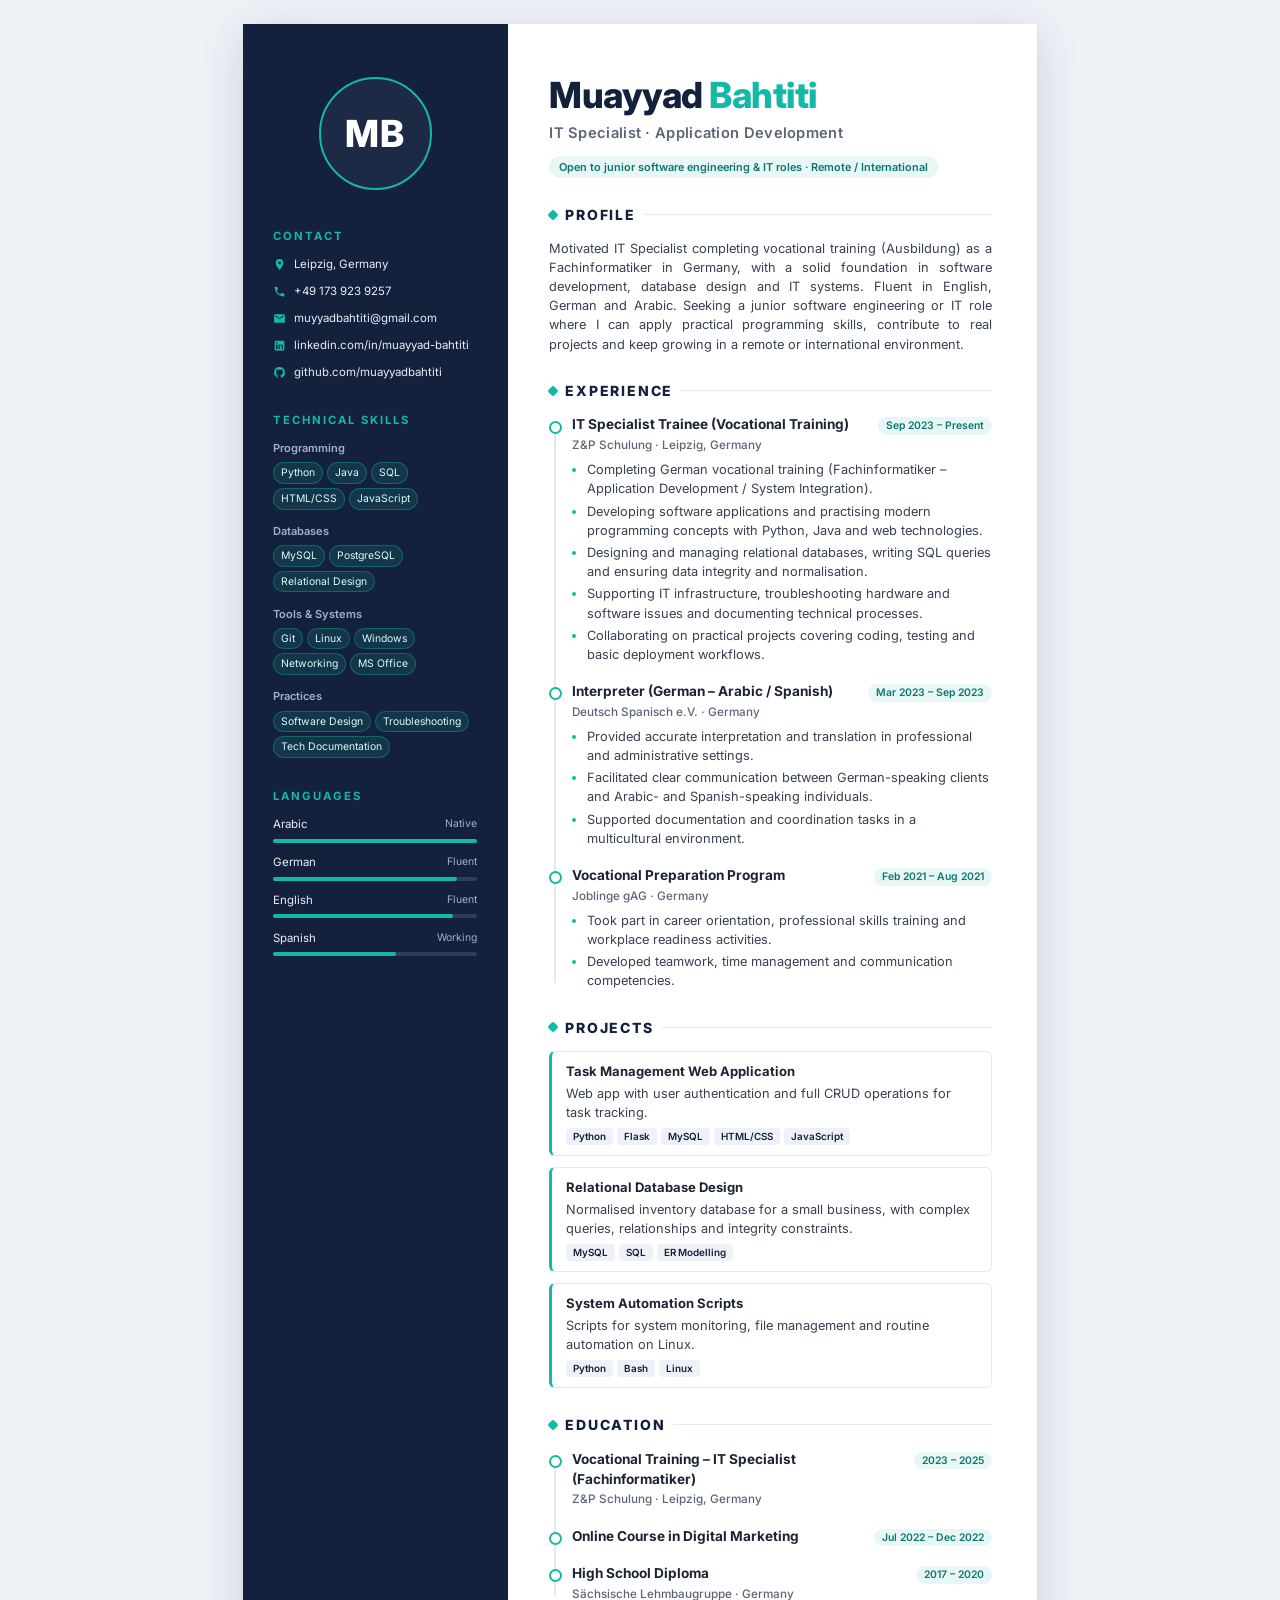
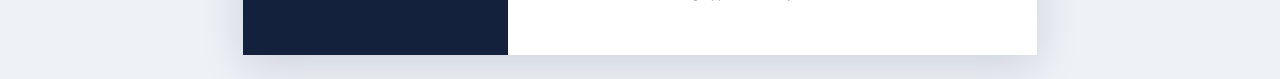
==== cv/index.html @ 9218a12f "Add modern two-column CV (HTML + PDF) Co-Authored-By: Claude Opus 5.5 <noreply@anthropic.com> Claude" ====
<!DOCTYPE html>
<html lang="en">
<head>
<meta charset="UTF-8">
<meta name="viewport" content="width=device-width, initial-scale=1.0">
<title>Muayyad Bahtiti – CV</title>
<link rel="preconnect" href="https://fonts.googleapis.com">
<link href="https://fonts.googleapis.com/css2?family=Inter:wght@400;500;600;700;800&display=swap" rel="stylesheet">
<style>
  :root {
    --ink: #1c2433;
    --muted: #5b6577;
    --line: #e4e8ef;
    --side: #14213d;
    --side-ink: #e8edf6;
    --side-muted: #9fb0cc;
    --accent: #14b8a6;
    --accent-soft: #e6f7f5;
    --page: #ffffff;
    --bg: #eef1f6;
  }
  * { box-sizing: border-box; margin: 0; padding: 0; }
  body {
    font-family: "Inter", "Segoe UI", Roboto, Helvetica, Arial, sans-serif;
    background: var(--bg);
    color: var(--ink);
    font-size: 9.6pt;
    line-height: 1.5;
    -webkit-print-color-adjust: exact;
    print-color-adjust: exact;
  }
  .page {
    width: 210mm;
    min-height: 297mm;
    margin: 24px auto;
    background: var(--page);
    display: grid;
    grid-template-columns: 70mm 1fr;
    box-shadow: 0 10px 40px rgba(20, 33, 61, .15);
  }

  /* ---------- Sidebar ---------- */
  aside {
    background: var(--side);
    color: var(--side-ink);
    padding: 14mm 8mm 12mm;
  }
  .monogram {
    width: 30mm; height: 30mm;
    border-radius: 50%;
    border: 2px solid var(--accent);
    display: grid; place-items: center;
    font-size: 28pt; font-weight: 800; letter-spacing: 1px;
    color: #fff;
    margin: 0 auto 10mm;
    background: rgba(255,255,255,.04);
  }
  aside h3 {
    font-size: 8.5pt;
    letter-spacing: 2px;
    text-transform: uppercase;
    color: var(--accent);
    margin: 8mm 0 3mm;
    font-weight: 700;
  }
  aside h3:first-of-type { margin-top: 0; }
  .contact li {
    list-style: none;
    display: flex; gap: 8px; align-items: flex-start;
    margin-bottom: 2.6mm;
    font-size: 8.6pt;
    word-break: break-word;
  }
  .contact svg { flex: 0 0 13px; width: 13px; height: 13px; margin-top: 2px; fill: var(--accent); }
  .contact a { color: var(--side-ink); text-decoration: none; }

  .skill-group { margin-bottom: 3.5mm; }
  .skill-group h4 {
    font-size: 8.3pt; font-weight: 600; color: var(--side-muted);
    margin-bottom: 1.5mm;
  }
  .chips { display: flex; flex-wrap: wrap; gap: 4px; }
  .chips span {
    font-size: 7.8pt;
    padding: 2px 7px;
    border-radius: 999px;
    background: rgba(20,184,166,.14);
    border: 1px solid rgba(20,184,166,.35);
    color: #d9fbf6;
  }

  .lang { margin-bottom: 3mm; }
  .lang .row { display: flex; justify-content: space-between; font-size: 8.6pt; }
  .lang .row em { font-style: normal; color: var(--side-muted); font-size: 7.8pt; }
  .bar { height: 4px; background: rgba(255,255,255,.12); border-radius: 4px; margin-top: 1.4mm; }
  .bar i { display: block; height: 100%; background: var(--accent); border-radius: 4px; }

  /* ---------- Main ---------- */
  main { padding: 14mm 12mm 12mm 11mm; }
  header h1 {
    font-size: 27pt; font-weight: 800; line-height: 1.05;
    letter-spacing: -.5px; color: var(--side);
  }
  header h1 span { color: var(--accent); }
  header .role {
    margin-top: 2mm;
    font-size: 11pt; font-weight: 600; color: var(--muted);
    letter-spacing: .3px;
  }
  header .tagline {
    margin-top: 3mm;
    display: inline-block;
    background: var(--accent-soft);
    color: #0f766e;
    font-size: 8.2pt; font-weight: 600;
    padding: 3px 10px; border-radius: 999px;
  }

  section { margin-top: 7mm; }
  section > h2 {
    display: flex; align-items: center; gap: 8px;
    font-size: 10.5pt; font-weight: 800;
    letter-spacing: 1.8px; text-transform: uppercase;
    color: var(--side);
    margin-bottom: 3.5mm;
  }
  section > h2::after { content: ""; flex: 1; height: 1px; background: var(--line); }
  section > h2::before {
    content: ""; width: 8px; height: 8px; border-radius: 2px;
    background: var(--accent); transform: rotate(45deg);
  }

  .summary { color: #374151; text-align: justify; }

  .timeline { position: relative; padding-left: 6mm; }
  .timeline::before {
    content: ""; position: absolute; left: 1.2mm; top: 2mm; bottom: 2mm;
    width: 2px; background: var(--line);
  }
  .item { position: relative; margin-bottom: 4.5mm; }
  .item:last-child { margin-bottom: 0; }
  .item::before {
    content: ""; position: absolute; left: -6mm; top: 1.6mm;
    width: 9px; height: 9px; border-radius: 50%;
    background: #fff; border: 2px solid var(--accent);
  }
  .item-head { display: flex; justify-content: space-between; gap: 10px; align-items: baseline; }
  .item h3 { font-size: 10.2pt; font-weight: 700; color: var(--ink); }
  .date {
    flex: 0 0 auto;
    font-size: 7.8pt; font-weight: 600; color: #0f766e;
    background: var(--accent-soft);
    padding: 1px 8px; border-radius: 999px; white-space: nowrap;
  }
  .org { font-size: 8.8pt; color: var(--muted); font-weight: 500; margin: .5mm 0 1.5mm; }
  .item ul { padding-left: 4mm; }
  .item li { margin-bottom: .8mm; color: #374151; }
  .item li::marker { color: var(--accent); }

  .projects { display: grid; grid-template-columns: 1fr; gap: 3mm; }
  .project {
    border: 1px solid var(--line);
    border-left: 3px solid var(--accent);
    border-radius: 6px;
    padding: 2.6mm 3.5mm;
  }
  .project h3 { font-size: 9.8pt; font-weight: 700; }
  .project p { color: #374151; margin-top: .6mm; }
  .stack { display: flex; flex-wrap: wrap; gap: 4px; margin-top: 1.6mm; }
  .stack span {
    font-size: 7.4pt; font-weight: 600; color: var(--side);
    background: #eef2f8; padding: 1px 7px; border-radius: 4px;
  }

  @media print {
    @page { size: A4; margin: 0; }
    body { background: none; }
    .page { margin: 0; box-shadow: none; min-height: 594mm; }
    .page-break { break-before: page; padding-top: 14mm; }
    .item, .project { break-inside: avoid; }
  }
  @media screen and (max-width: 820px) {
    .page { width: auto; min-height: 0; margin: 0; grid-template-columns: 1fr; }
    main { padding: 24px 16px; }
    aside { padding: 24px 16px; }
  }
</style>
</head>
<body>
<div class="page">

  <!-- ================= SIDEBAR ================= -->
  <aside>
    <div class="monogram">MB</div>

    <h3>Contact</h3>
    <ul class="contact">
      <li>
        <svg viewBox="0 0 24 24"><path d="M12 2a7 7 0 0 0-7 7c0 5.25 7 13 7 13s7-7.75 7-13a7 7 0 0 0-7-7zm0 9.5A2.5 2.5 0 1 1 12 6.5a2.5 2.5 0 0 1 0 5z"/></svg>
        Leipzig, Germany
      </li>
      <li>
        <svg viewBox="0 0 24 24"><path d="M6.6 10.8a15.1 15.1 0 0 0 6.6 6.6l2.2-2.2a1 1 0 0 1 1-.25 11.4 11.4 0 0 0 3.6.57 1 1 0 0 1 1 1V20a1 1 0 0 1-1 1A17 17 0 0 1 3 4a1 1 0 0 1 1-1h3.5a1 1 0 0 1 1 1c0 1.25.2 2.45.57 3.57a1 1 0 0 1-.25 1z"/></svg>
        <a href="tel:+491739239257">+49 173 923 9257</a>
      </li>
      <li>
        <svg viewBox="0 0 24 24"><path d="M20 4H4a2 2 0 0 0-2 2v12a2 2 0 0 0 2 2h16a2 2 0 0 0 2-2V6a2 2 0 0 0-2-2zm0 4-8 5-8-5V6l8 5 8-5z"/></svg>
        <a href="mailto:muyyadbahtiti@gmail.com">muyyadbahtiti@gmail.com</a>
      </li>
      <li>
        <svg viewBox="0 0 24 24"><path d="M19 3a2 2 0 0 1 2 2v14a2 2 0 0 1-2 2H5a2 2 0 0 1-2-2V5a2 2 0 0 1 2-2zM8.3 18.3V10H5.7v8.3zM7 8.9a1.5 1.5 0 1 0 0-3 1.5 1.5 0 0 0 0 3zm11.3 9.4v-4.6c0-2.4-1.3-3.6-3.1-3.6a2.7 2.7 0 0 0-2.4 1.3V10h-2.5v8.3h2.5v-4.4c0-1.2.2-2.3 1.7-2.3s1.5 1.4 1.5 2.4v4.3z"/></svg>
        <a href="https://linkedin.com/in/muayyad-bahtiti">linkedin.com/in/muayyad-bahtiti</a>
      </li>
      <li>
        <svg viewBox="0 0 24 24"><path d="M12 2a10 10 0 0 0-3.16 19.49c.5.09.68-.22.68-.48v-1.7c-2.78.6-3.37-1.34-3.37-1.34-.45-1.16-1.11-1.47-1.11-1.47-.91-.62.07-.6.07-.6 1 .07 1.53 1.03 1.53 1.03.9 1.52 2.34 1.08 2.91.83.09-.65.35-1.08.63-1.33-2.22-.25-4.55-1.11-4.55-4.94 0-1.09.39-1.98 1.03-2.68-.1-.25-.45-1.27.1-2.64 0 0 .84-.27 2.75 1.02a9.6 9.6 0 0 1 5 0c1.91-1.29 2.75-1.02 2.75-1.02.55 1.37.2 2.39.1 2.64.64.7 1.03 1.59 1.03 2.68 0 3.84-2.34 4.68-4.57 4.93.36.31.68.92.68 1.85v2.74c0 .27.18.58.69.48A10 10 0 0 0 12 2z"/></svg>
        <a href="https://github.com/muayyadbahtiti">github.com/muayyadbahtiti</a>
      </li>
    </ul>

    <h3>Technical Skills</h3>
    <div class="skill-group">
      <h4>Programming</h4>
      <div class="chips"><span>Python</span><span>Java</span><span>SQL</span><span>HTML/CSS</span><span>JavaScript</span></div>
    </div>
    <div class="skill-group">
      <h4>Databases</h4>
      <div class="chips"><span>MySQL</span><span>PostgreSQL</span><span>Relational Design</span></div>
    </div>
    <div class="skill-group">
      <h4>Tools &amp; Systems</h4>
      <div class="chips"><span>Git</span><span>Linux</span><span>Windows</span><span>Networking</span><span>MS Office</span></div>
    </div>
    <div class="skill-group">
      <h4>Practices</h4>
      <div class="chips"><span>Software Design</span><span>Troubleshooting</span><span>Tech Documentation</span></div>
    </div>

    <h3>Languages</h3>
    <div class="lang">
      <div class="row">Arabic <em>Native</em></div>
      <div class="bar"><i style="width:100%"></i></div>
    </div>
    <div class="lang">
      <div class="row">German <em>Fluent</em></div>
      <div class="bar"><i style="width:90%"></i></div>
    </div>
    <div class="lang">
      <div class="row">English <em>Fluent</em></div>
      <div class="bar"><i style="width:88%"></i></div>
    </div>
    <div class="lang">
      <div class="row">Spanish <em>Working</em></div>
      <div class="bar"><i style="width:60%"></i></div>
    </div>
  </aside>

  <!-- ================= MAIN ================= -->
  <main>
    <header>
      <h1>Muayyad <span>Bahtiti</span></h1>
      <div class="role">IT Specialist · Application Development</div>
      <div class="tagline">Open to junior software engineering &amp; IT roles · Remote / International</div>
    </header>

    <section>
      <h2>Profile</h2>
      <p class="summary">
        Motivated IT Specialist completing vocational training (Ausbildung) as a Fachinformatiker in Germany,
        with a solid foundation in software development, database design and IT systems. Fluent in English,
        German and Arabic. Seeking a junior software engineering or IT role where I can apply practical
        programming skills, contribute to real projects and keep growing in a remote or international environment.
      </p>
    </section>

    <section>
      <h2>Experience</h2>
      <div class="timeline">
        <div class="item">
          <div class="item-head">
            <h3>IT Specialist Trainee (Vocational Training)</h3>
            <span class="date">Sep 2023 – Present</span>
          </div>
          <div class="org">Z&amp;P Schulung · Leipzig, Germany</div>
          <ul>
            <li>Completing German vocational training (Fachinformatiker – Application Development / System Integration).</li>
            <li>Developing software applications and practising modern programming concepts with Python, Java and web technologies.</li>
            <li>Designing and managing relational databases, writing SQL queries and ensuring data integrity and normalisation.</li>
            <li>Supporting IT infrastructure, troubleshooting hardware and software issues and documenting technical processes.</li>
            <li>Collaborating on practical projects covering coding, testing and basic deployment workflows.</li>
          </ul>
        </div>
        <div class="item">
          <div class="item-head">
            <h3>Interpreter (German – Arabic / Spanish)</h3>
            <span class="date">Mar 2023 – Sep 2023</span>
          </div>
          <div class="org">Deutsch Spanisch e.V. · Germany</div>
          <ul>
            <li>Provided accurate interpretation and translation in professional and administrative settings.</li>
            <li>Facilitated clear communication between German-speaking clients and Arabic- and Spanish-speaking individuals.</li>
            <li>Supported documentation and coordination tasks in a multicultural environment.</li>
          </ul>
        </div>
        <div class="item">
          <div class="item-head">
            <h3>Vocational Preparation Program</h3>
            <span class="date">Feb 2021 – Aug 2021</span>
          </div>
          <div class="org">Joblinge gAG · Germany</div>
          <ul>
            <li>Took part in career orientation, professional skills training and workplace readiness activities.</li>
            <li>Developed teamwork, time management and communication competencies.</li>
          </ul>
        </div>
      </div>
    </section>

    <section class="page-break">
      <h2>Projects</h2>
      <div class="projects">
        <div class="project">
          <h3>Task Management Web Application</h3>
          <p>Web app with user authentication and full CRUD operations for task tracking.</p>
          <div class="stack"><span>Python</span><span>Flask</span><span>MySQL</span><span>HTML/CSS</span><span>JavaScript</span></div>
        </div>
        <div class="project">
          <h3>Relational Database Design</h3>
          <p>Normalised inventory database for a small business, with complex queries, relationships and integrity constraints.</p>
          <div class="stack"><span>MySQL</span><span>SQL</span><span>ER Modelling</span></div>
        </div>
        <div class="project">
          <h3>System Automation Scripts</h3>
          <p>Scripts for system monitoring, file management and routine automation on Linux.</p>
          <div class="stack"><span>Python</span><span>Bash</span><span>Linux</span></div>
        </div>
      </div>
    </section>

    <section>
      <h2>Education</h2>
      <div class="timeline">
        <div class="item">
          <div class="item-head">
            <h3>Vocational Training – IT Specialist (Fachinformatiker)</h3>
            <span class="date">2023 – 2025</span>
          </div>
          <div class="org">Z&amp;P Schulung · Leipzig, Germany</div>
        </div>
        <div class="item">
          <div class="item-head">
            <h3>Online Course in Digital Marketing</h3>
            <span class="date">Jul 2022 – Dec 2022</span>
          </div>
        </div>
        <div class="item">
          <div class="item-head">
            <h3>High School Diploma</h3>
            <span class="date">2017 – 2020</span>
          </div>
          <div class="org">Sächsische Lehmbaugruppe · Germany</div>
        </div>
      </div>
    </section>
  </main>
</div>
</body>
</html>
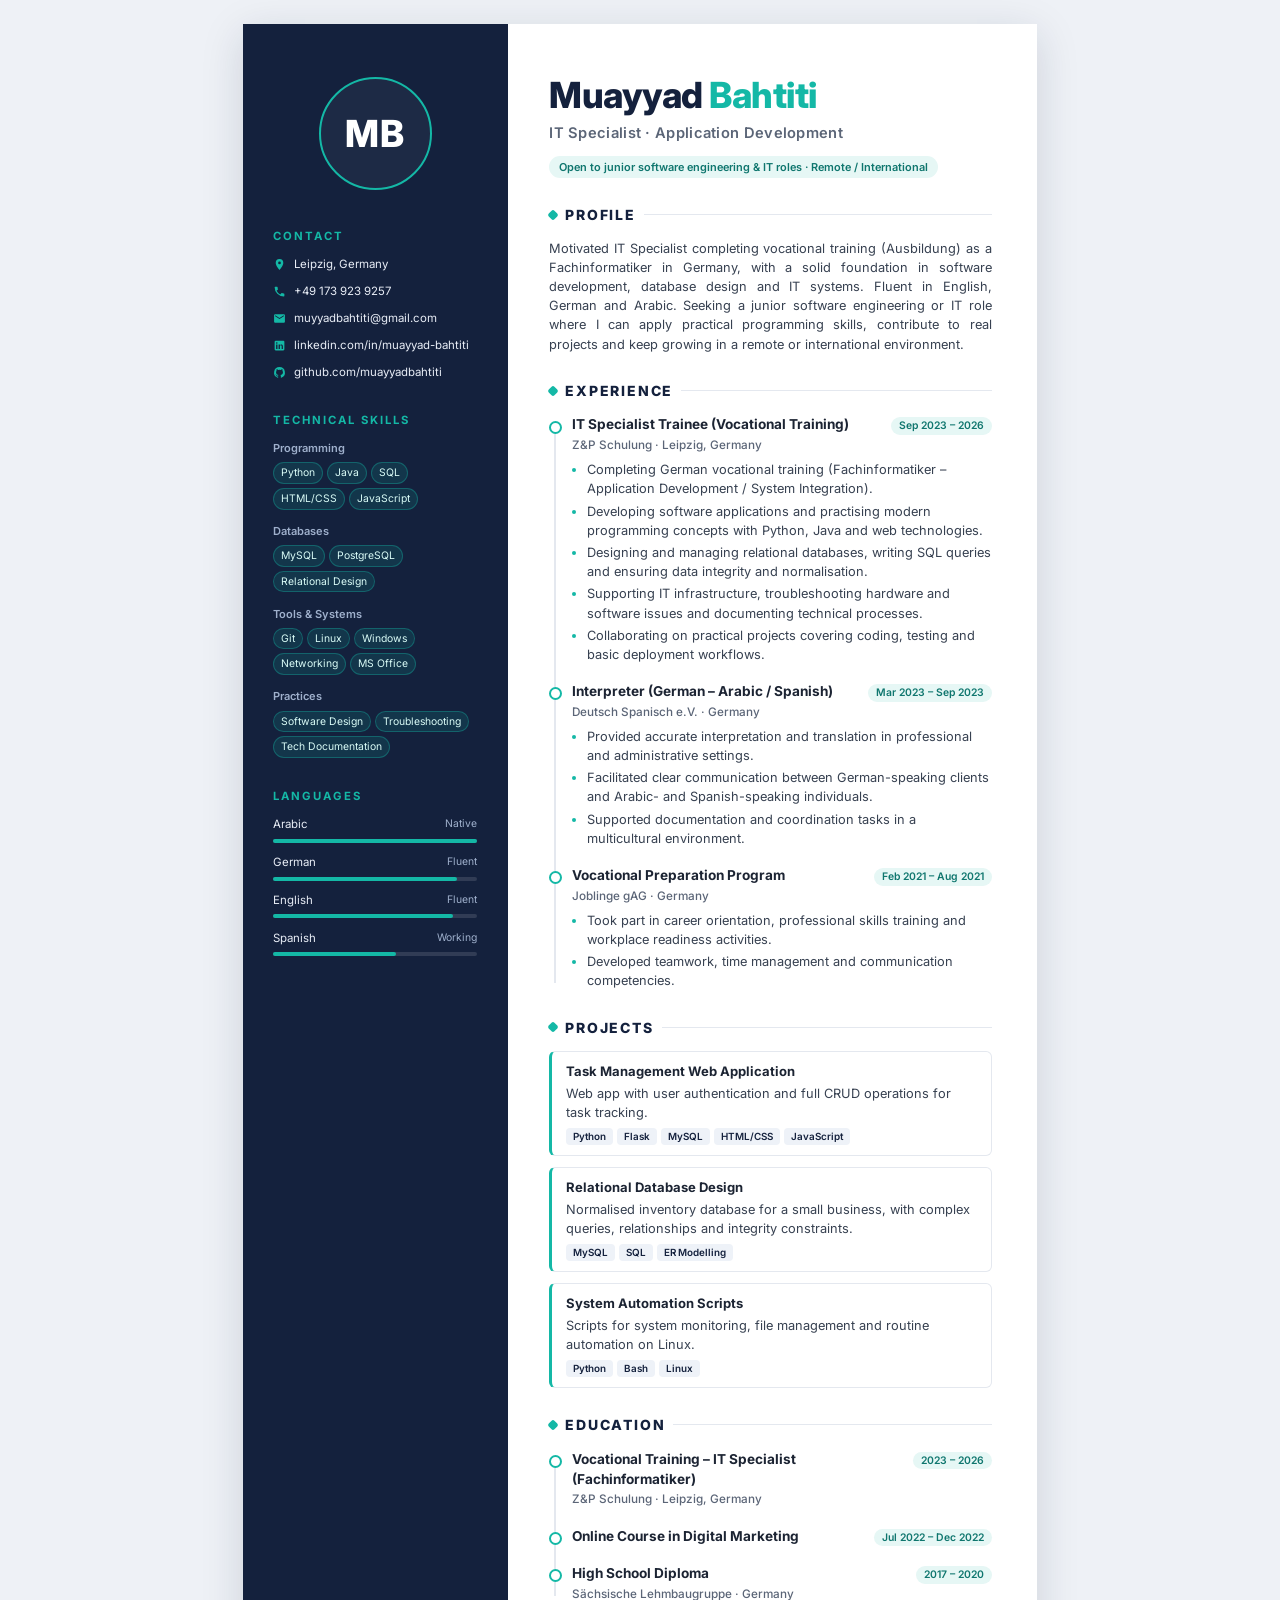
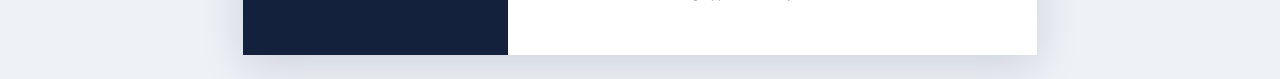
==== commit 41b474a3: "CV: update IT specialist training period to 2023–2026 Co-Authored-By: Claude Opus 5.5 <noreply@anthr" ====
--- a/cv/index.html
+++ b/cv/index.html
@@ -278,7 +278,7 @@
         <div class="item">
           <div class="item-head">
             <h3>IT Specialist Trainee (Vocational Training)</h3>
-            <span class="date">Sep 2023 – Present</span>
+            <span class="date">Sep 2023 – 2026</span>
           </div>
           <div class="org">Z&amp;P Schulung · Leipzig, Germany</div>
           <ul>
@@ -342,7 +342,7 @@
         <div class="item">
           <div class="item-head">
             <h3>Vocational Training – IT Specialist (Fachinformatiker)</h3>
-            <span class="date">2023 – 2025</span>
+            <span class="date">2023 – 2026</span>
           </div>
           <div class="org">Z&amp;P Schulung · Leipzig, Germany</div>
         </div>
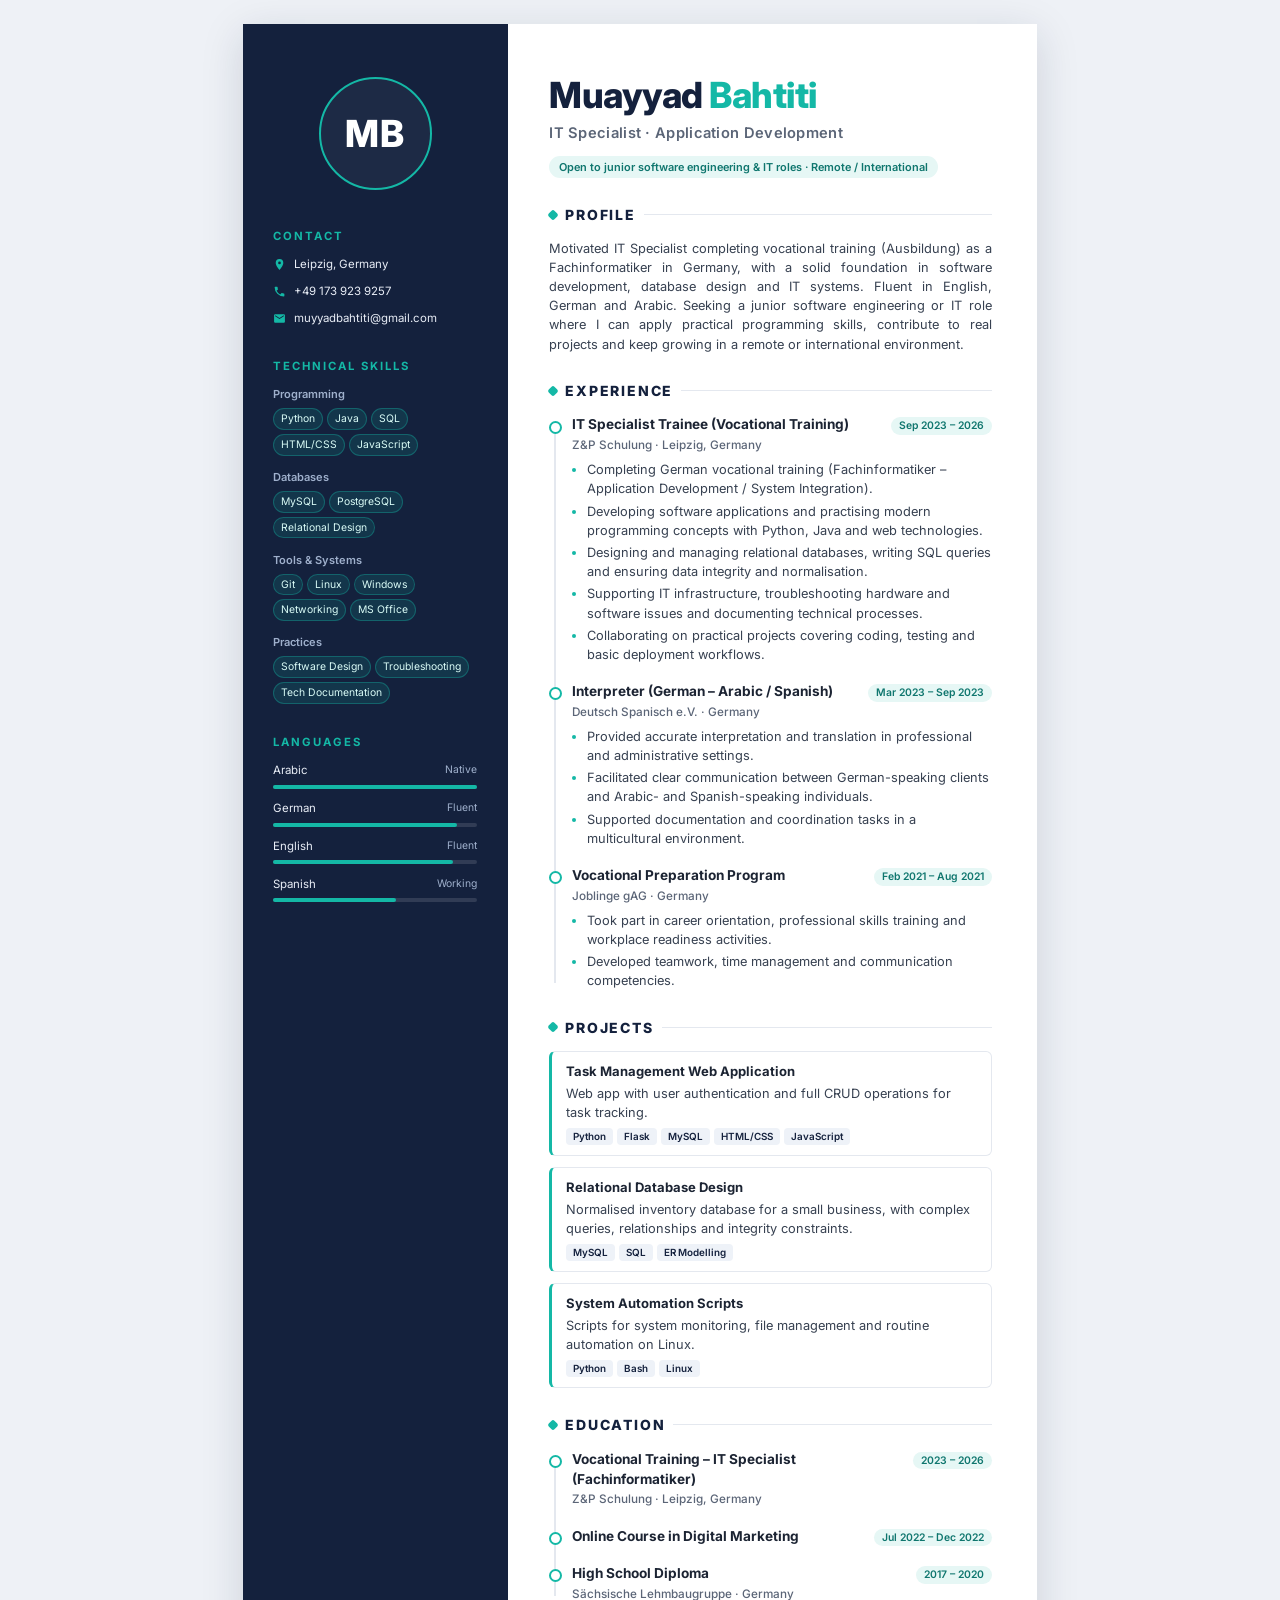
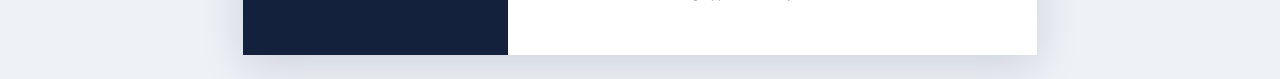
==== commit 15959c48: "CV: remove LinkedIn and GitHub contact entries Co-Authored-By: Claude Opus 5.5 <noreply@anthropic.co" ====
--- a/cv/index.html
+++ b/cv/index.html
@@ -207,14 +207,6 @@
         <svg viewBox="0 0 24 24"><path d="M20 4H4a2 2 0 0 0-2 2v12a2 2 0 0 0 2 2h16a2 2 0 0 0 2-2V6a2 2 0 0 0-2-2zm0 4-8 5-8-5V6l8 5 8-5z"/></svg>
         <a href="mailto:muyyadbahtiti@gmail.com">muyyadbahtiti@gmail.com</a>
       </li>
-      <li>
-        <svg viewBox="0 0 24 24"><path d="M19 3a2 2 0 0 1 2 2v14a2 2 0 0 1-2 2H5a2 2 0 0 1-2-2V5a2 2 0 0 1 2-2zM8.3 18.3V10H5.7v8.3zM7 8.9a1.5 1.5 0 1 0 0-3 1.5 1.5 0 0 0 0 3zm11.3 9.4v-4.6c0-2.4-1.3-3.6-3.1-3.6a2.7 2.7 0 0 0-2.4 1.3V10h-2.5v8.3h2.5v-4.4c0-1.2.2-2.3 1.7-2.3s1.5 1.4 1.5 2.4v4.3z"/></svg>
-        <a href="https://linkedin.com/in/muayyad-bahtiti">linkedin.com/in/muayyad-bahtiti</a>
-      </li>
-      <li>
-        <svg viewBox="0 0 24 24"><path d="M12 2a10 10 0 0 0-3.16 19.49c.5.09.68-.22.68-.48v-1.7c-2.78.6-3.37-1.34-3.37-1.34-.45-1.16-1.11-1.47-1.11-1.47-.91-.62.07-.6.07-.6 1 .07 1.53 1.03 1.53 1.03.9 1.52 2.34 1.08 2.91.83.09-.65.35-1.08.63-1.33-2.22-.25-4.55-1.11-4.55-4.94 0-1.09.39-1.98 1.03-2.68-.1-.25-.45-1.27.1-2.64 0 0 .84-.27 2.75 1.02a9.6 9.6 0 0 1 5 0c1.91-1.29 2.75-1.02 2.75-1.02.55 1.37.2 2.39.1 2.64.64.7 1.03 1.59 1.03 2.68 0 3.84-2.34 4.68-4.57 4.93.36.31.68.92.68 1.85v2.74c0 .27.18.58.69.48A10 10 0 0 0 12 2z"/></svg>
-        <a href="https://github.com/muayyadbahtiti">github.com/muayyadbahtiti</a>
-      </li>
     </ul>
 
     <h3>Technical Skills</h3>
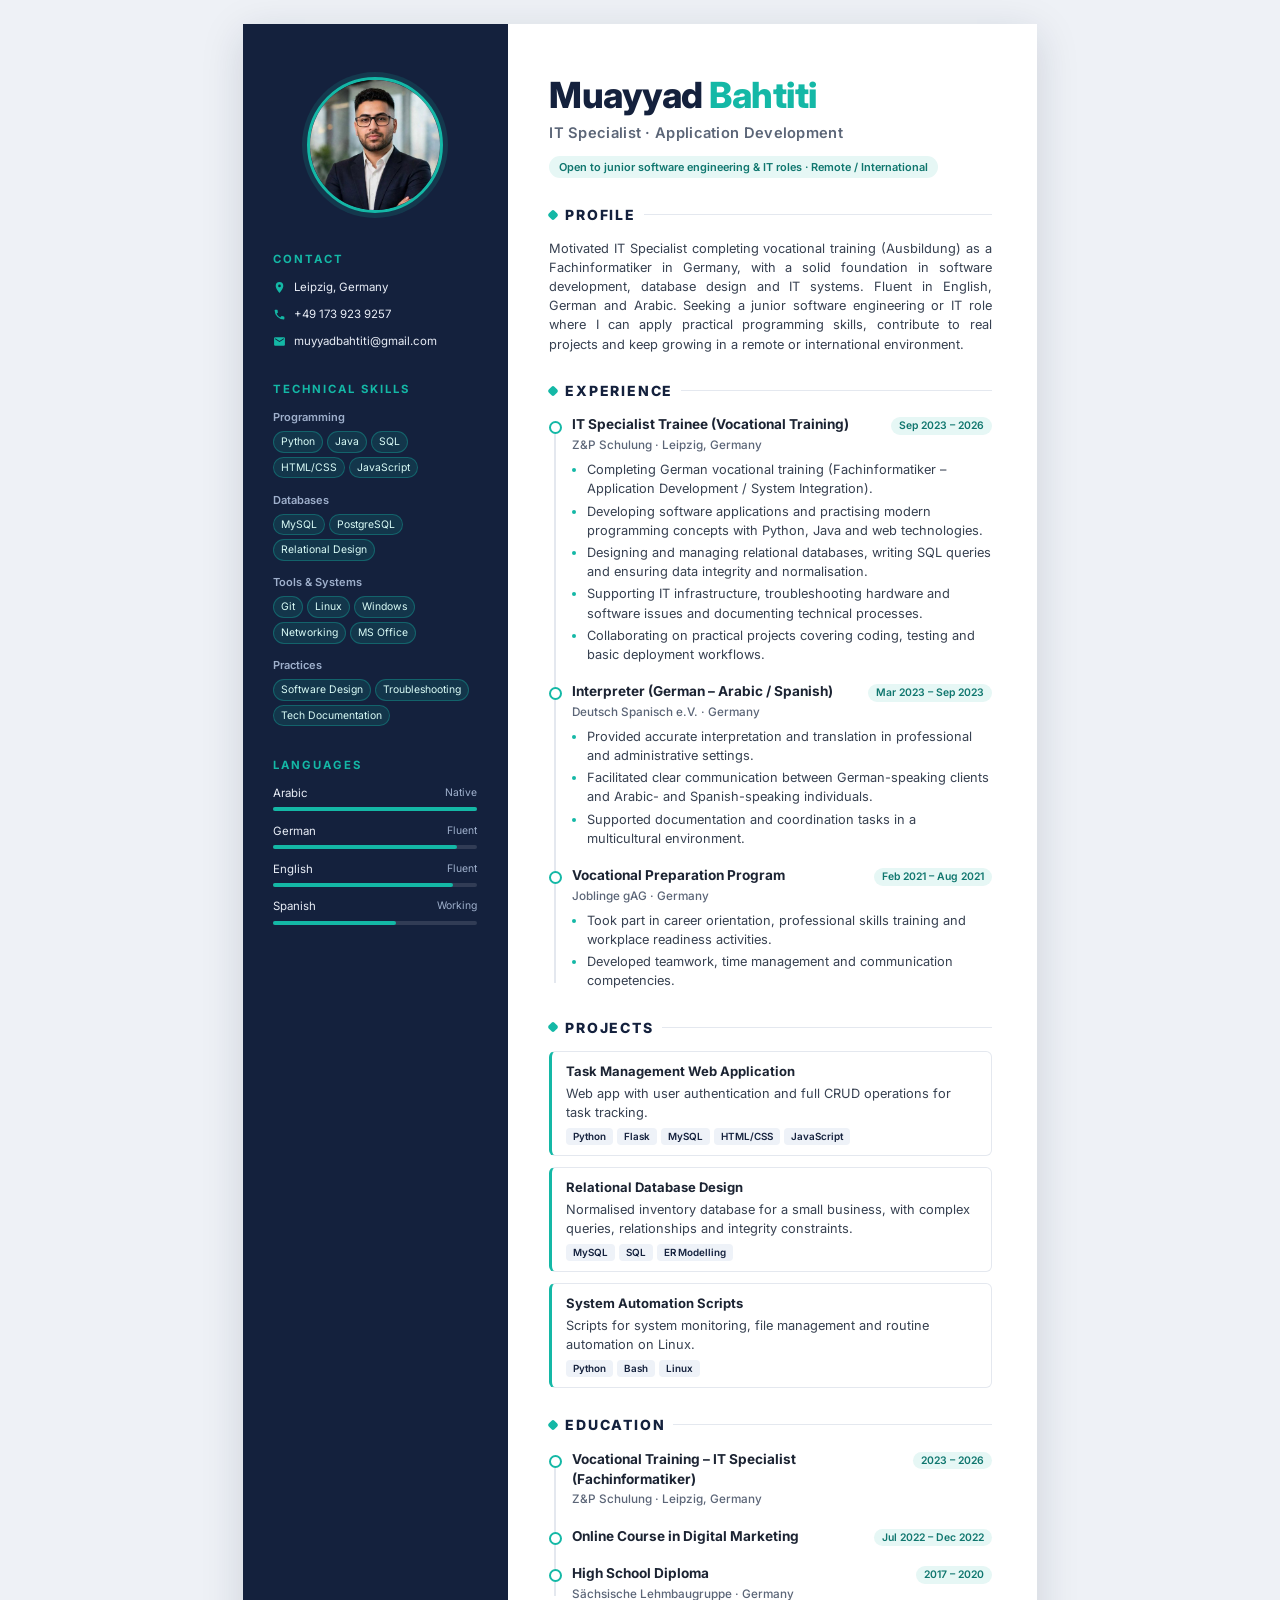
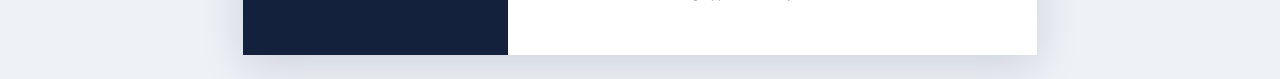
==== commit f9912978: "CV: add profile photo to sidebar Co-Authored-By: Claude Opus 5.5 <noreply@anthropic.com> Claude-Sess" ====
--- a/cv/index.html
+++ b/cv/index.html
@@ -55,6 +55,15 @@
     margin: 0 auto 10mm;
     background: rgba(255,255,255,.04);
   }
+  .photo {
+    display: block;
+    width: 36mm; height: 36mm;
+    border-radius: 50%;
+    object-fit: cover;
+    border: 3px solid var(--accent);
+    box-shadow: 0 0 0 5px rgba(20,184,166,.15);
+    margin: 0 auto 10mm;
+  }
   aside h3 {
     font-size: 8.5pt;
     letter-spacing: 2px;
@@ -191,7 +200,7 @@
 
   <!-- ================= SIDEBAR ================= -->
   <aside>
-    <div class="monogram">MB</div>
+    <img class="photo" src="photo.jpg" alt="Muayyad Bahtiti">
 
     <h3>Contact</h3>
     <ul class="contact">
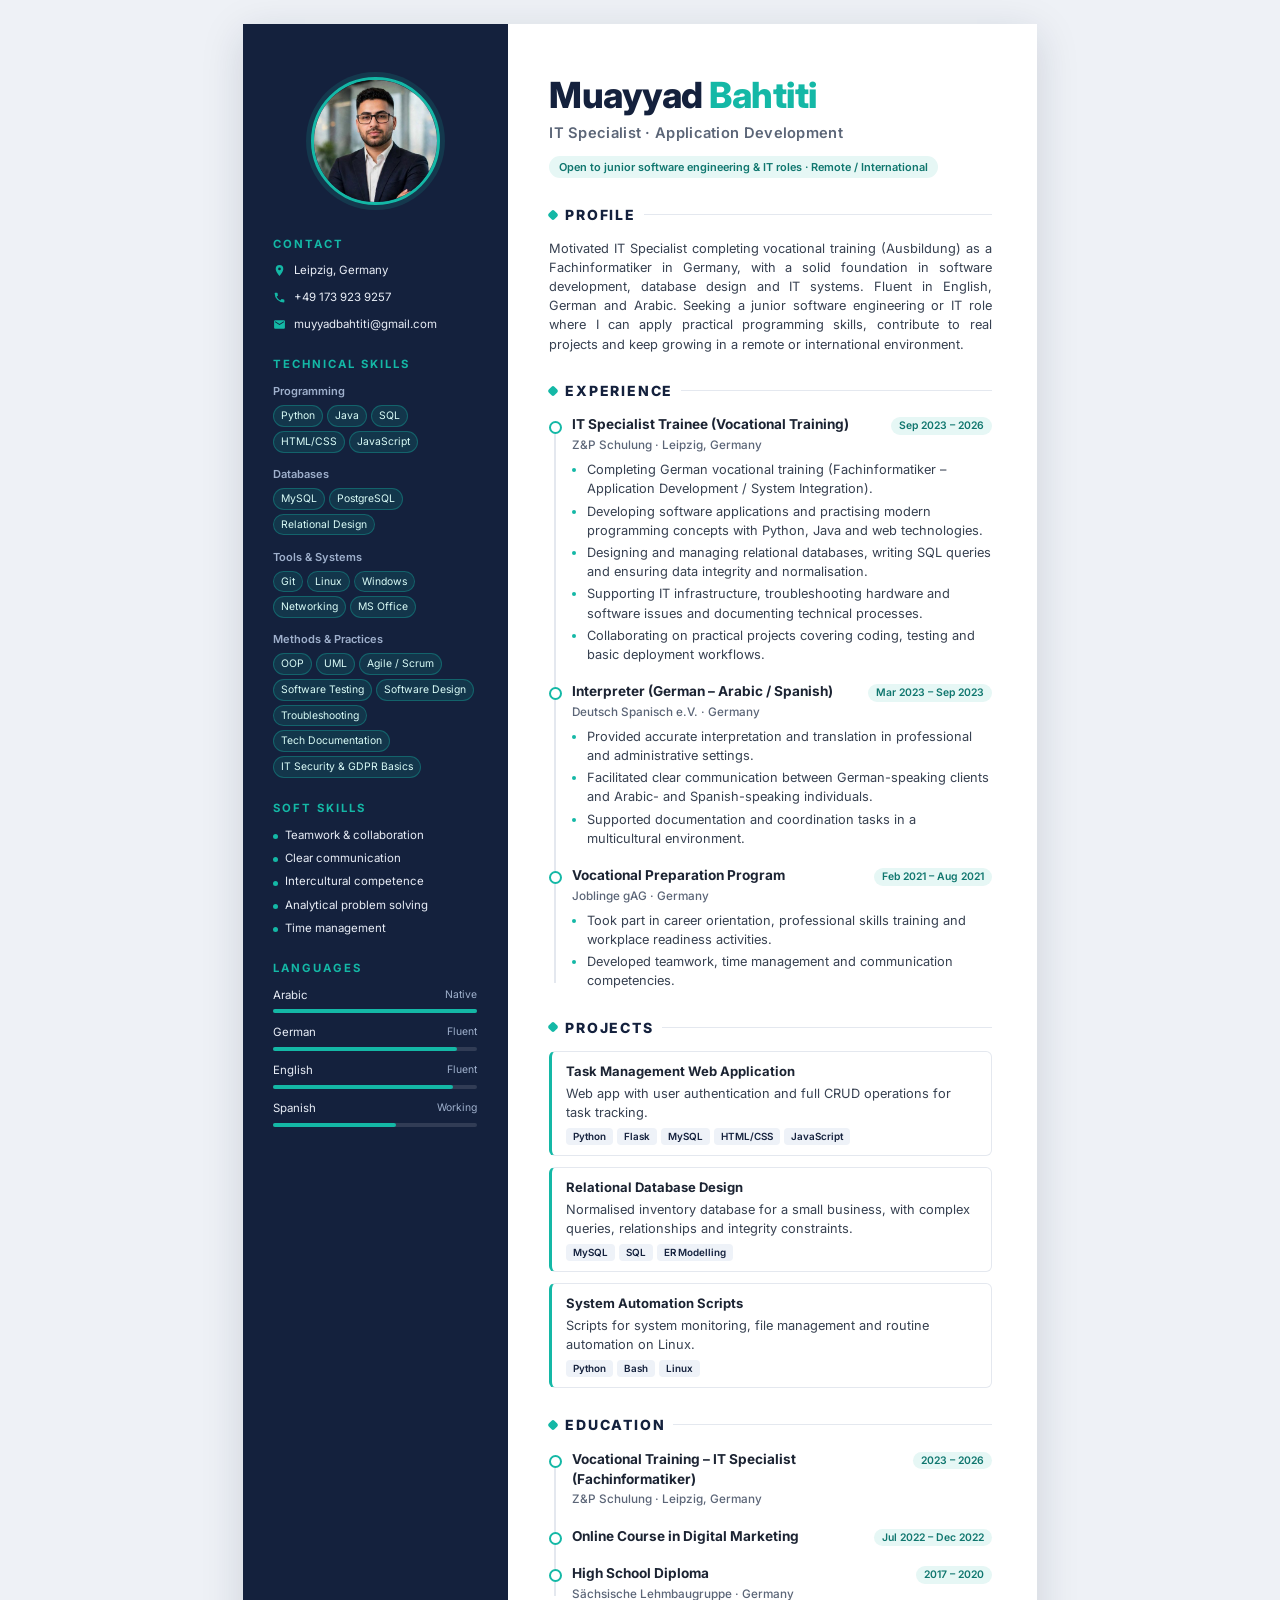
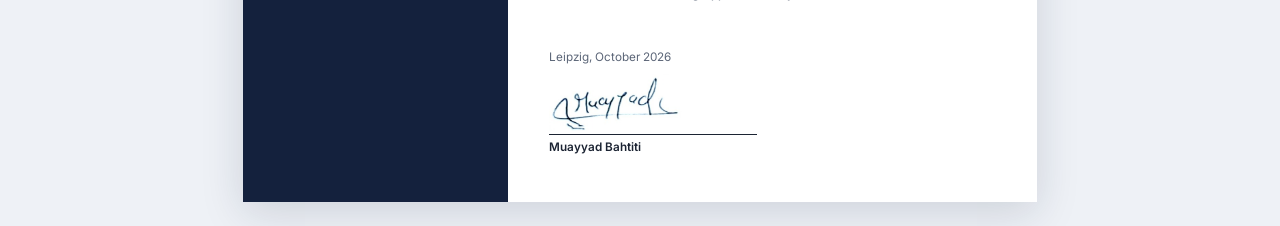
==== commit 7682a79b: "CV: add methods, soft skills and signature block Co-Authored-By: Claude Opus 5.5 <noreply@anthropic." ====
--- a/cv/index.html
+++ b/cv/index.html
@@ -57,19 +57,19 @@
   }
   .photo {
     display: block;
-    width: 36mm; height: 36mm;
+    width: 34mm; height: 34mm;
     border-radius: 50%;
     object-fit: cover;
     border: 3px solid var(--accent);
     box-shadow: 0 0 0 5px rgba(20,184,166,.15);
-    margin: 0 auto 10mm;
+    margin: 0 auto 8mm;
   }
   aside h3 {
     font-size: 8.5pt;
     letter-spacing: 2px;
     text-transform: uppercase;
     color: var(--accent);
-    margin: 8mm 0 3mm;
+    margin: 6mm 0 2.6mm;
     font-weight: 700;
   }
   aside h3:first-of-type { margin-top: 0; }
@@ -98,6 +98,15 @@
     color: #d9fbf6;
   }
 
+  .soft li {
+    list-style: none; position: relative;
+    padding-left: 12px; margin-bottom: 1.6mm; font-size: 8.6pt;
+  }
+  .soft li::before {
+    content: ""; position: absolute; left: 0; top: .62em;
+    width: 5px; height: 5px; border-radius: 50%; background: var(--accent);
+  }
+
   .lang { margin-bottom: 3mm; }
   .lang .row { display: flex; justify-content: space-between; font-size: 8.6pt; }
   .lang .row em { font-style: normal; color: var(--side-muted); font-size: 7.8pt; }
@@ -179,6 +188,14 @@
   .stack span {
     font-size: 7.4pt; font-weight: 600; color: var(--side);
     background: #eef2f8; padding: 1px 7px; border-radius: 4px;
+  }
+
+  .sign { margin-top: 12mm; width: 55mm; break-inside: avoid; }
+  .sign-place { font-size: 8.8pt; color: var(--muted); }
+  .sign img { display: block; height: 15mm; margin: 2mm 0 1mm; mix-blend-mode: multiply; }
+  .sign-name {
+    border-top: 1px solid var(--ink); padding-top: 1mm;
+    font-size: 8.8pt; font-weight: 600;
   }
 
   @media print {
@@ -232,9 +249,18 @@
       <div class="chips"><span>Git</span><span>Linux</span><span>Windows</span><span>Networking</span><span>MS Office</span></div>
     </div>
     <div class="skill-group">
-      <h4>Practices</h4>
-      <div class="chips"><span>Software Design</span><span>Troubleshooting</span><span>Tech Documentation</span></div>
-    </div>
+      <h4>Methods &amp; Practices</h4>
+      <div class="chips"><span>OOP</span><span>UML</span><span>Agile / Scrum</span><span>Software Testing</span><span>Software Design</span><span>Troubleshooting</span><span>Tech Documentation</span><span>IT Security &amp; GDPR Basics</span></div>
+    </div>
+
+    <h3>Soft Skills</h3>
+    <ul class="soft">
+      <li>Teamwork &amp; collaboration</li>
+      <li>Clear communication</li>
+      <li>Intercultural competence</li>
+      <li>Analytical problem solving</li>
+      <li>Time management</li>
+    </ul>
 
     <h3>Languages</h3>
     <div class="lang">
@@ -362,6 +388,12 @@
         </div>
       </div>
     </section>
+
+    <div class="sign">
+      <div class="sign-place">Leipzig, October 2026</div>
+      <img src="signature.jpg" alt="Signature">
+      <div class="sign-name">Muayyad Bahtiti</div>
+    </div>
   </main>
 </div>
 </body>
